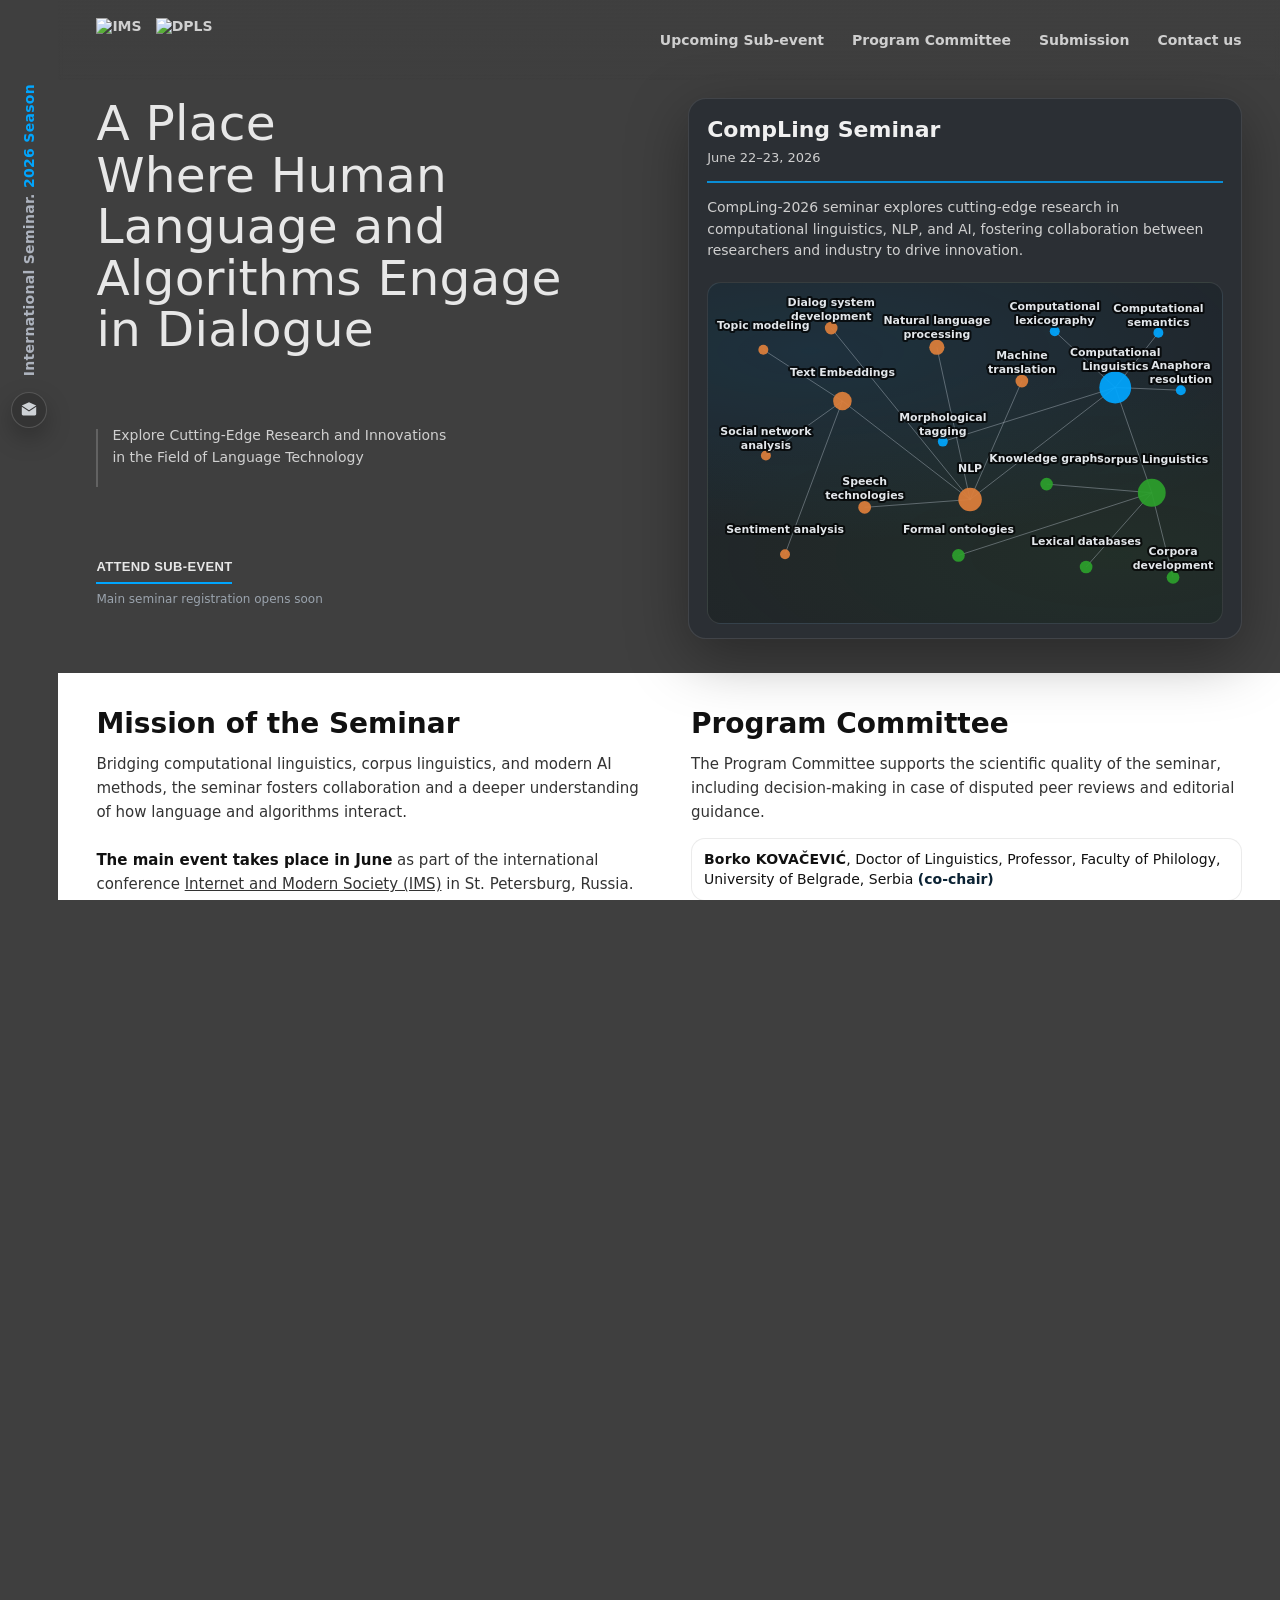
==== index.html @ f690c9f1 "Add files via upload" ====
<!doctype html>
<html lang="en">
<head>
  <meta charset="utf-8"/>
  <meta name="viewport" content="width=device-width,initial-scale=1"/>
  <title>Seminar CompLing</title>
  <script src="d3.v7.min.js"></script>

  <style>
    :root{
      --bg:#3f3f3f;
      --fg:#eaeaea;
      --muted:#cfcfcf;
      --muted2:#9aa3ad;
      --panel: rgba(40,44,50,.82);

      --blue:#00A6FF;
      --green:#2CA02C;
      --orange:#DF7F3B;

      --pad: clamp(16px, 3vw, 42px);
      --radius: 18px;
      --shadow: 0 18px 60px rgba(0,0,0,.35);

      --railW: 58px;
      --heroTop: 84px;
    }

    *{ box-sizing:border-box; }
    html, body { height:100%; overflow-x:hidden; }
    body{
      margin:0;
      font-family: system-ui, -apple-system, Segoe UI, Roboto, Arial, sans-serif;
      background: var(--bg);
      color: var(--fg);
    }
    a{ color: inherit; }
    a:hover{ text-decoration: underline; }

    /* ===== Left rail ===== */
    .rail{
      position: fixed;
      left: 0;
      top: var(--heroTop);
      width: var(--railW);
      height: calc(100vh - var(--heroTop));
      z-index: 20;
      display:flex;
      align-items:flex-start;
      justify-content:center;
      pointer-events:none;
    }
    .rail__stack{
      display:flex;
      flex-direction: column;
      align-items: center;
      gap: 16px;
      pointer-events:auto;
    }
    

    .rail__label{
      writing-mode: vertical-rl;
      transform: rotate(180deg);
      font-weight: 700;
      letter-spacing: .3px;
      font-size: 14px;
      color: rgba(185,192,204,.90);
      user-select:none;
    }
    .rail__label span{ color: var(--blue); font-weight: 800; }
    .rail__mail{
      width: 36px;
      height: 36px;
      border-radius: 999px;
      display:grid;
      place-items:center;
      border: 1px solid rgba(255,255,255,.16);
      background: rgba(0,0,0,.16);
      box-shadow: 0 10px 24px rgba(0,0,0,.25);
      transition: transform .12s ease, opacity .12s ease;
      text-decoration:none;
    }
    .rail__mail:hover{ transform: translateY(-1px); text-decoration:none; }
    .rail__mail:active{ transform: translateY(0); opacity:.92; }
    .rail__mail svg{ width: 18px; height: 18px; opacity: .9; }

    /* ===== Top nav ===== */
    .nav{
      position: sticky;
      top: 0;
      z-index: 10;
      padding: 18px var(--pad);
      margin-left: var(--railW);
      background: linear-gradient(180deg, rgba(63,63,63,.96), rgba(63,63,63,0));
      backdrop-filter: blur(2px);
    }
    .nav__inner{
      display:flex;
      align-items: center;
      justify-content: space-between;
      gap: 28px;
      font-weight: 650;
      color: var(--muted);
      font-size: 14px;
      flex-wrap: wrap;
    }
    .nav__inner-sec{
      display:flex;
      justify-content:flex-end;
      gap: 28px;
      font-weight: 650;
      color: var(--muted);
      font-size: 14px;
      flex-wrap: wrap;
    }
    .nav__logos{
  display: flex;
  align-items: center;
  gap: 14px;
  margin-right: 24px;
  flex: 0 0 auto;
}

.nav__logos img{
  height: 44px;
  width: auto;
  object-fit: contain;
  display: block;
}
    .nav__inner a{
      text-decoration:none;
      color: var(--muted);
      white-space: nowrap;
    }
    .nav__inner a:hover{ text-decoration: underline; }

    /* ===== HERO ===== */
    .hero{
      margin-left: var(--railW);
      padding: 18px var(--pad) 34px;
      display:grid;
      grid-template-columns: minmax(340px, 1fr) minmax(420px, 1fr);
      grid-template-areas:
        "title panel"
        "sub   panel"
        "cta   panel";
      column-gap: clamp(18px, 3vw, 40px);
      row-gap: 18px;
      align-items:start;
    }
    .hero > *{ min-width:0; }

    .utpTitle{ grid-area:title; max-width: 860px; }
    .utpSub{ grid-area:sub; max-width: 760px; }
    .utpCta{ grid-area:cta; max-width: 760px; }
    .panel{ grid-area:panel; }

    .utpTitle h1{
      margin: 0;
      font-weight: 300;
      letter-spacing: .2px;
      line-height: 1.06;
      font-size: clamp(38px, 3.8vw, 64px);
      color: #e7e7e7;
      text-wrap: balance;
    }

    .subrow{
      margin-top: clamp(10px, 2.2vw, 18px);
      display:flex;
      gap: 14px;
      align-items:flex-start;
      max-width: 640px;
    }
    .subrow .bar{
      width: 2px;
      height: 58px;
      background: rgba(255,255,255,.18);
      margin-top: 4px;
      flex: 0 0 auto;
    }
    .subrow .txt{
      font-size: 14px;
      line-height: 1.55;
      color: #d0d0d0;
    }

    .cta{
      margin-top: 10px;
      display:flex;
      flex-direction: column;
      gap: 8px;
    }
    .cta-btn{
      width: max-content;
      background: transparent;
      border: 0;
      padding: 10px 0 8px;
      cursor: pointer;
      color: #e7e7e7;
      font-weight: 850;
      letter-spacing: .35px;
      text-transform: uppercase;
      font-size: 13px;
      border-bottom: 2px solid var(--blue);
      transition: transform .12s ease, opacity .12s ease;
    }
    .cta-btn:hover{ transform: translateY(-1px); }
    .cta-btn:active{ transform: translateY(0px); opacity:.9; }
    .cta-note{
      font-size: 12px;
      color: var(--muted2);
    }

    /* Right panel */
    .panel{
      width: 100%;
      max-width: 100%;
      background: var(--panel);
      border-radius: var(--radius);
      box-shadow: var(--shadow);
      border: 1px solid rgba(255,255,255,.10);
      padding: 18px 18px 14px;
      display:flex;
      flex-direction: column;
      gap: 10px;
      min-width:0;
    }
    .panel h2{
      margin: 0;
      font-size: 22px;
      font-weight: 850;
      color:#f0f0f0;
    }
    .panel .date{
      margin-top: -2px;
      font-size: 13px;
      color: var(--muted);
    }
    .panel .rule{
      margin-top: 6px;
      height: 2px;
      width: 100%;
      background: var(--blue);
      opacity: .8;
    }
    .panel .desc{
      margin-top: 4px;
      font-size: 14px;
      line-height: 1.55;
      color: var(--muted);
    }

    .graphCard{
      margin-top: 10px;
      border-radius: calc(var(--radius) - 4px);
      overflow: hidden;
      border: 1px solid rgba(255,255,255,.10);
      background: radial-gradient(900px 320px at 20% 20%, rgba(0,166,255,.10), transparent 60%),
                  radial-gradient(900px 320px at 80% 80%, rgba(44,160,44,.08), transparent 60%),
                  rgba(16,18,22,.35);
      height: clamp(320px, 38vh, 420px);
      position: relative;
      max-width:100%;
    }
    .graphCard svg{
      width:100%;
      height:100%;
      display:block;
      touch-action:none;
      max-width:100%;
    }

    .g-link{ stroke: rgba(190,200,210,.40); stroke-width: 1; }
    .g-node{ cursor: grab; }
    .g-node:active{ cursor: grabbing; }
    .g-label{
      font-size: 12px;
      font-weight: 650;
      fill: rgba(238,242,247,.95);
      paint-order: stroke fill;
      stroke: rgba(0,0,0,.70);
      stroke-width: 4.2px;
      stroke-linejoin: round;
      pointer-events:none;
      user-select:none;
    }

    /* ===== Responsive ===== */
    @media (max-width: 980px){
      :root{ --heroTop: 76px; }

      .hero{
        grid-template-columns: 1fr;
        grid-template-areas:
          "title"
          "panel"
          "cta"
          "sub";
        row-gap: 16px;
        padding-bottom: 46px;
      }

      .utpSub{ display:none; }

      .graphCard{
        height: min(560px, 56vh);
        min-height: 360px;
      }
    }

    @media (max-width: 520px){
      :root{
        --railW: 46px;
        --heroTop: 70px;
      }
      .nav{ padding: 14px var(--pad); }
      .nav__inner{ gap: 16px; font-size: 13px; }
      .g-label{ font-size: 11px; }
    }

    /* ===== Content sections ===== */
    .section{
      background:#fff;
      color:#111;
      padding: 34px var(--pad);
      margin-left: var(--railW);
      overflow-x: clip;
    }

    .section__inner{
      max-width: none;
      margin: 0;
      width: 100%;
      display:grid;
      grid-template-columns: 1fr minmax(420px, 1fr);
      gap: 44px;
      align-items: start;
    }

    .section h2{
      margin:0 0 12px;
      font-size: 28px;
      font-weight: 850;
    }

    .copy{
      margin:0;
      color:#333;
      line-height:1.6;
      font-size: 15px;
    }
    .copy b{ color:#111; }

    .copy,
    .timeline-subtitle,
    .timeline-content p,
    .contact__copy{
      overflow-wrap: anywhere;
      word-break: break-word;
    }

    a.link-pill{
      display: inline-flex;
      align-items: baseline;
      gap: 8px;
      padding: 4px 10px;
      border-radius: 999px;
      text-decoration: none;
      font-weight: 800;
      border: 1px solid rgba(0,0,0,.10);
      background: rgba(0,166,255,.06);
      color: #0b2233;
      transform: translateY(-1px);
    }
    a.link-pill:hover{
      background: rgba(0,166,255,.10);
      border-color: rgba(0,0,0,.12);
      text-decoration: none;
    }
    a.link-pill:active{ opacity:.92; }

    @media (max-width: 520px){
      a.link-pill{
        display: inline;
        padding: 0;
        border: 0;
        background: transparent;
        border-radius: 0;
        font-weight: 800;
        color: var(--blue);
        text-decoration: underline;
        text-underline-offset: 3px;
      }
    }

    /* ===== Cards ===== */
    .infoCard{
      width: 100%;
      background: #f6f6f6;
      border-radius: 18px;
      padding: 22px 22px 18px;
      border: 1px solid rgba(0,0,0,.08);
      max-width: 100%;
      position: relative;
      overflow: hidden;
    }
    .infoCard::before{
      content:"";
      position:absolute;
      inset: 0;
      background:
        radial-gradient(900px 320px at 20% 20%, rgba(0,166,255,.08), transparent 60%),
        radial-gradient(900px 320px at 80% 80%, rgba(44,160,44,.06), transparent 60%);
      pointer-events:none;
    }
    .infoCard > *{ position: relative; }

    .infoCard-title{
      margin:0;
      font-size: 22px;
      font-weight: 900;
      color:#111;
      letter-spacing: .2px;
    }
    .infoCard-rule{
      margin-top: 10px;
      height: 2px;
      width: 100%;
      background: var(--blue);
      opacity: .8;
    }
    .infoCard-copy{
      margin: 10px 0 0;
      color:#333;
      line-height:1.55;
      font-size: 14px;
    }

    .people{
      margin: 14px 0 0;
      padding: 0;
      list-style: none;
      display: grid;
      gap: 10px;
      max-width: 100%;
    }
    .people li{
      padding: 10px 12px;
      border-radius: 14px;
      border: 1px solid rgba(0,0,0,.08);
      background: rgba(255,255,255,.70);
      color:#111;
      line-height: 1.45;
      font-size: 14px;
    }
    .people b{
      font-weight: 900;
      letter-spacing: .2px;
    }

    .bullets{
      margin: 12px 0 0;
      padding-left: 18px;
      color:#333;
      line-height: 1.6;
      font-size: 15px;
    }
    .bullets li{ margin: 8px 0; }

    .asideStack{
      display: grid;
      gap: 16px;
      align-content: start;
    }

    /* ===== Program Committee: arrow pager ===== */
    .pcPager{
      display:flex;
      align-items:center;
      justify-content: space-between;
      gap: 10px;
      margin-top: 12px;
      max-width: 100%;
    }
    .pcPager__btn{
      appearance:none;
      border: 1px solid rgba(0,0,0,.12);
      background: rgba(255,255,255,.78);
      color:#111;
      border-radius: 999px;
      width: 42px;
      height: 42px;
      display:grid;
      place-items:center;
      cursor:pointer;
      transition: transform .12s ease, opacity .12s ease;
      flex: 0 0 auto;
    }
    .pcPager__btn:hover{ transform: translateY(-1px); }
    .pcPager__btn:active{ transform: translateY(0); opacity: .92; }
    .pcPager__btn:disabled{
      opacity: .45;
      cursor: default;
      transform: none;
    }
    .pcPager__btn svg{ width: 18px; height: 18px; }
    .pcPager__meta{
      font-size: 13px;
      color:#444;
      font-weight: 750;
      letter-spacing: .2px;
      text-align:center;
      flex: 1 1 auto;
      user-select:none;
    }

    /* ===== Timeline card (Zakharov.Day) ===== */
    .timeline{
      width: 100%;
      background: #f6f6f6;
      border-radius: 18px;
      padding: 22px 22px 18px;
      border: 1px solid rgba(0,0,0,.08);
      max-width: 100%;
    }
    .timeline-title{
      margin:0;
      font-size: 40px;
      line-height: 1.05;
      letter-spacing:.2px;
      color: #2bbf3b;
    }

    .timeline-subtitle{
      margin: 12px 0 0;
      color:#333;
      line-height:1.6;
      font-size: 15px;
    }
    .timeline-section-title{
      margin: 16px 0 10px;
      font-size: 16px;
      font-weight: 850;
      color:#111;
    }
    .timeline-event{
      display:grid;
      grid-template-columns: 18px 1fr;
      gap: 12px;
      align-items:flex-start;
      padding: 10px 0;
    }
    .timeline-point{
      width: 10px;
      height: 10px;
      border-radius: 999px;
      background: #2bbf3b;
      margin-top: 6px;
    }
    .timeline-content .timeline-date{
      font-weight: 850;
      color:#111;
      font-size: 14px;
      margin-bottom: 2px;
    }
    .timeline-content p{
      margin:0;
      color:#333;
      line-height:1.55;
      font-size: 14px;
    }
    .button--alternate{
      display:inline-block;
      margin-top: 10px;
      padding: 10px 14px;
      border-radius: 999px;
      border: 1px solid rgba(0,0,0,.12);
      background: #fff;
      color:#111;
      font-weight: 800;
      text-decoration:none;
      transition: transform .12s ease, opacity .12s ease;
      max-width: 100%;
    }
    .button--alternate:hover{ text-decoration:none; transform: translateY(-1px); }
    .button--alternate:active{ transform: translateY(0px); opacity:.9; }

    @media (max-width: 980px){
      .section__inner{
        grid-template-columns: 1fr;
        gap: 26px;
      }
      .timeline-title{ font-size: 34px; }
    }

    /* ===== Mobile: remove rail offset so nothing "sticks to the right" ===== */
    @media (max-width: 720px){
      .rail{ display:none; }
      .nav, .hero, .section, .contact{ margin-left: 0 !important; }
    }

    /* ===== Contact section ===== */
    .contact{
      margin-left: var(--railW);
      background: var(--bg);
      color: var(--fg);
      padding: 64px var(--pad);
      overflow-x: clip;
    }
    .contact__inner{
      max-width: 900px;
      margin: 0 auto;
      background: var(--panel);
      border: 1px solid rgba(255,255,255,.10);
      border-radius: 18px;
      box-shadow: var(--shadow);
      padding: 26px;
      max-width: 100%;
    }
    .contact h2{
      margin:0 0 10px;
      font-size: 28px;
      font-weight: 850;
    }
    .contact__copy{
      margin:0 0 18px;
      color: rgba(238,242,247,.85);
      line-height: 1.55;
      font-size: 14px;
    }
    .form{
      display:grid;
      grid-template-columns: 1fr 1fr;
      gap: 14px;
      max-width: 100%;
    }
    .form .full{ grid-column: 1 / -1; }
    label{
      display:block;
      font-size: 13px;
      color: rgba(238,242,247,.82);
      margin-bottom: 6px;
      font-weight: 650;
    }
    input, textarea{
      width: 100%;
      border-radius: 12px;
      border: 1px solid rgba(255,255,255,.14);
      background: rgba(0,0,0,.20);
      padding: 10px 12px;
      color: #f1f1f1;
      outline: none;
      font-size: 14px;
      max-width: 100%;
    }
    textarea{ resize: vertical; min-height: 120px; }
    input:focus, textarea:focus{ border-color: rgba(0,166,255,.55); }
    .submitRow{
      grid-column: 1 / -1;
      display:flex;
      justify-content:flex-start;
      align-items:center;
      gap: 12px;
      margin-top: 6px;
      flex-wrap: wrap;
    }
    .button--white{
      padding: 10px 16px;
      border-radius: 999px;
      border: 0;
      cursor:pointer;
      background: #fff;
      color:#111;
      font-weight: 850;
      transition: transform .12s ease, opacity .12s ease;
      max-width: 100%;
    }
    .button--white:hover{ transform: translateY(-1px); }
    .button--white:active{ transform: translateY(0); opacity:.92; }

    @media (max-width: 720px){
      .form{ grid-template-columns: 1fr; }
    }

    @media (max-width: 520px){
      .section, .contact{
        padding-left: 16px;
        padding-right: 16px;
      }
      .contact__inner{ padding: 18px; }
      .timeline{ padding: 18px; }
      .infoCard{ padding: 18px; }
      .people li{ padding: 10px 10px; }
    }

    /* Popup */
    .popup.hidden{ display:none; }
    .popup{
      position: fixed;
      inset: 0;
      background: rgba(0,0,0,.55);
      display:grid;
      place-items:center;
      z-index: 50;
      padding: 16px;
    }
    .popup-content{
      width: min(520px, 100%);
      background: #fff;
      color: #111;
      border-radius: 18px;
      box-shadow: 0 30px 90px rgba(0,0,0,.45);
      padding: 20px 20px 18px;
      position: relative;
    }
    .close-button{
      position:absolute;
      right: 14px;
      top: 10px;
      font-size: 26px;
      line-height: 1;
      cursor:pointer;
      color:#666;
      user-select:none;
    }
    .popup-text h2{
      margin: 0 0 6px;
      font-size: 20px;
      font-weight: 900;
    }
    .popup-text p{
      margin: 0 0 14px;
      color:#333;
      line-height: 1.5;
      font-size: 14px;
    }
    .okIcon{
      width: 44px;
      height: 44px;
      border-radius: 999px;
      display:grid;
      place-items:center;
      background: rgba(44,160,44,.12);
      border: 1px solid rgba(44,160,44,.25);
      color: #2CA02C;
      font-weight: 900;
      font-size: 22px;
    }
  </style>
</head>

<body>
  <!-- Left rail -->
  <aside class="rail" aria-label="Left rail">
    <div class="rail__stack">
      <div class="rail__label">International Seminar. <span> 2026 Season</span></div>
      
      <a class="rail__mail" href="mailto:ims-compling@yandex.ru" title="ims-compling@yandex.ru" aria-label="Email ims-compling@yandex.ru">
        <svg xmlns="http://www.w3.org/2000/svg" viewBox="0 0 20 20" fill="rgba(238,242,247,.92)" aria-hidden="true">
          <path d="M2,6.5 L2,14.5 C2,15.328 2.672,16 3.5,16 L16.5,16 C17.328,16 18,15.328 18,14.5 L18,6.5 L10,11.75 L2,6.5 Z M2,5 L10,10.25 L18,5 L10,1.25 L2,5 Z"/>
        </svg>
      </a>
    </div>
  </aside>

  <!-- Top nav -->
  <div class="nav">
    <div class="nav__inner">
      <div class="nav__logos" aria-label="Organisers">
  <img src="ims-logo.png" alt="IMS">
  <img src="DPLS.png" alt="DPLS">
</div> 
<div class="nav__inner-sec">
      <a href="#dates">Upcoming Sub-event</a>
      <a href="#committee">Program Committee</a>
      <a href="#submission">Submission</a>
      <a href="#contact">Contact us</a></div>
    </div>
  </div>

  <!-- Hero -->
  <main class="hero">
    <section class="utpTitle">
      <h1>
        A Place<br/>
        Where Human<br/>
        Language and<br/>
        Algorithms Engage<br/>
        in Dialogue
      </h1>
    </section>

    <section class="utpSub">
      <div class="subrow">
        <div class="bar"></div>
        <div class="txt">
          Explore Cutting-Edge Research and Innovations<br/>
          in the Field of Language Technology
        </div>
      </div>
    </section>

    <section class="utpCta">
      <div class="cta">
        <button class="cta-btn" id="ctaAttend" type="button">ATTEND SUB-EVENT</button>
        <div class="cta-note">Main seminar registration opens soon</div>
      </div>
    </section>

    <aside class="panel" aria-label="Seminar panel">
      <h2>CompLing Seminar</h2>
      <div class="date">June 22–23, 2026</div>
      <div class="rule"></div>
      <div class="desc">
        CompLing-2026 seminar explores cutting-edge research in computational linguistics,
        NLP, and AI, fostering collaboration between researchers and industry to drive innovation.
      </div>

      <div class="graphCard" id="graphHost" aria-label="Interactive graph">
        <svg id="graphSvg"></svg>
      </div>
    </aside>
  </main>

  <!-- Mission + Program Committee -->
  <section class="section" id="mission">
    <div class="section__inner">
      <!-- Left: Mission -->
      <div>
        <h2>Mission of the Seminar</h2>
        <p class="copy">
          Bridging computational linguistics, corpus linguistics, and modern AI methods, the seminar fosters collaboration and a deeper understanding of how language and algorithms interact.
          <br/><br/>
          <b>The main event takes place in June</b> as part of the international conference
          <a href="https://ims.itmo.ru/eng/" target="_blank" rel="noopener">Internet and Modern Society (IMS)</a> in St. Petersburg, Russia.
          <br/><br/>
          The seminar is intended for linguists, data scientists, and industry professionals working with language technologies.
          <br/><br/>
          If you are interested in joining the seminar as a reviewer, <br> please fill out the
          <a class="link-pill" href="https://forms.gle/8EGDekjKeCAWWMjQ6" target="_blank" rel="noopener">application form →</a>
      
          <br/><br/>
          The submission process for presenting a paper is described below:<br>
          <a class="link-pill" href="#submission">Go to Submission →</a>

        </p>
      </div>

      <!-- Right: Program Committee (render-pager list) -->
      <div id="committee" tabindex="-1">
        <h2>Program Committee</h2>
        <p class="copy">
          The Program Committee supports the scientific quality of the seminar, including decision-making in case of disputed peer reviews and editorial guidance.
        </p>

        <template id="pcItems">
          <li><b>Borko KOVAČEVIĆ</b>, Doctor of Linguistics, Professor, Faculty of Philology, University of Belgrade, Serbia <span style="color:#0b2233; font-weight:850;">(co-chair)</span></li>
          <li><b>Anna CHIZHIK</b>, PhD, Associate Professor of the Information Systems in Art and Humanities Department at the Saint-Petersburg State University, Russia <span style="color:#0b2233; font-weight:850;">(co-chair)</span></li>
          <li><b>Maria ZAKHAROVA</b>, Expert, NP “PRIOR North-West”, Russia</li>
          <li><b>Maria TIMOFEEVA</b>, Doctor of Philology, Professor, Department of Applied and Fundamental Linguistics, Faculty of Humanities, Novosibirsk State University</li>
          <li><b>Alexander ANTOPOLSKY</b>, Doctor of Technical Sciences, Professor, Chief Researcher, Institute of Scientific Information for Social Sciences, Russian Academy of Sciences, Russia</li>
          <li><b>Elena YAGUNOVA</b>, Doctor of Philology, Professor, Faculty of Arts, Saint Petersburg State University, Russia</li>
          <li><b>Katarina ČOKRLIĆ</b>, University of Bologna, Italy</li>
          <li><b>Olga MITROFANOVA</b>, PhD, Associate Professor of the Mathematical Linguistics Department at the Saint-Petersburg State University, Russia</li>
          <li><b>Anatoly FEFELOV</b>, Candidate of Philology, Expert at NP “PRIOR North-West”</li>
          <li><b>Olga LYASHEVSKAYA</b>, PhD, Professor of the School of Linguistics at the National Research University Higher School of Economics, Russia</li>
          <li><b>Mikhail ALEXANDROV</b>, PhD, Associate Professor, Russian Presidential Academy of National Economy, Russia</li>
          <li><b>Natalia LOUKACHEVITCH</b>, Doctor of Sciences, Leading Researcher of Lomonosov Moscow State University, Russia</li>
          <li><b>Alexander PIPERSKI</b>, PhD, Research Associate, University of Erlangen–Nuremberg, Germany</li>
        </template>

        <ul class="people" id="pcList" aria-label="Program Committee list"></ul>

        <div class="pcPager" aria-label="Program Committee pagination">
          <button class="pcPager__btn" type="button" id="pcPrev" aria-label="Previous page">
            <svg viewBox="0 0 20 20" fill="none" aria-hidden="true">
              <path d="M12.5 4.5L7.5 10l5 5.5" stroke="currentColor" stroke-width="2.2" stroke-linecap="round" stroke-linejoin="round"/>
            </svg>
          </button>

          <div class="pcPager__meta" id="pcMeta" aria-live="polite"></div>

          <button class="pcPager__btn" type="button" id="pcNext" aria-label="Next page">
            <svg viewBox="0 0 20 20" fill="none" aria-hidden="true">
              <path d="M7.5 4.5L12.5 10l-5 5.5" stroke="currentColor" stroke-width="2.2" stroke-linecap="round" stroke-linejoin="round"/>
            </svg>
          </button>
        </div>
      </div>
    </div>
  </section>

  <!-- Submission -->
  <section class="section" id="submission">
    <div class="section__inner">
      <div>
        <h2>Submission</h2>
        <ul class="bullets" aria-label="Presentation format">
          <li>
            <b>Two types of submissions are foreseen</b>: (1) <b>title and abstract only</b> for a talk <b>without publication</b> (this must be indicated in the abstract), and (2) <b>title, abstract, and full paper</b> for publication.
          </li>
          <li>
            <b>Presentation time</b>: 10-15 minutes.
          </li>
        </ul>



        <ul class="bullets" aria-label="Submission requirements">
         <!-- <li><b>Submission deadline</b>: 15 March 2026</li>-->
          <li>
            Contributions intended for publication must be submitted in the form of a
            <b>full research paper (12-15 pages)</b> and must present original unpublished work.
          </li>
          <li>Manuscripts submitted to the <b>CompLing-2026</b> workshop must be prepared using the <b>Springer template</b>.</li>
          <li>
            All submissions must be done via the <b>Microsoft CMT</b> system. Detailed instructions on how to submit, as well as links to the required template, are available on <a href="https://ims.itmo.ru/submission.html" target="_blank" rel="noopener">the IMS-2026 submission page</a>.
          </li>
        </ul>
      </div>

      <div class="asideStack" aria-label="Submission side cards">
        <aside class="infoCard" aria-label="Submission quick links">
          <h3 class="infoCard-title">Quick access</h3>
          <div class="infoCard-rule"></div>
          <p class="infoCard-copy">
            IMS-2026 submission page: <br>
            <a class="link-pill" href="https://ims.itmo.ru/submission.html" target="_blank" rel="noopener">Open page →</a>
            <br/><br/>
            The submission link (Microsoft CMT) will be published on this page later.
          </p>
        </aside>

        <aside class="infoCard" aria-label="Review process">
          <h3 class="infoCard-title">Review process</h3>
          <div class="infoCard-rule"></div>
          <p class="infoCard-copy">
            Submissions are considered under a <b>triple-blind peer review</b> model and evaluated based on relevance, clarity, methodological soundness, and contribution to the field.
          </p>
        </aside>
      </div>
    </div>
  </section>

  <!-- Zakharov.Day (ID kept for CTA/nav: #dates) -->
  <section class="section" id="dates">
    <div class="section__inner">
      <div>
        <h2>Zakharov.Day</h2>
        <p class="copy">
          A complementary meetup is held online in <b>March</b> and focuses on corpus-based and computational approaches to language.
          <br/><br/>
          Zakharov.Day is an open forum for sharing research ideas, ongoing work, methodological insights, and applied studies in language technology.
        </p>
      </div>

      <div class="timeline">
        <h1 class="timeline-title">Zakharov.Day</h1>

        <p class="timeline-subtitle">
          The meetup will take place online on <b>March 13, 2026</b>.
          We invite researchers, practitioners, and students to take part in the event
          and contribute short talks on topics related to corpus and computational linguistics.
        </p>

        <div class="timeline-subtitle">
          <p>
            The meetup provides an opportunity to exchange perspectives, discuss current challenges,
            and engage with the community in an informal and focused format.
          </p>

          <h3 class="timeline-section-title">Key dates:</h3>
        </div>

        <div class="timeline-event">
          <div class="timeline-point"></div>
          <div class="timeline-content">
            <div class="timeline-date">January 20</div>
            <p>registration opens for both attendees and presenters</p>
          </div>
        </div>

        <div class="timeline-event">
          <div class="timeline-point"></div>
          <div class="timeline-content">
            <div class="timeline-date">March 3</div>
            <p>notification of acceptance or rejection for submitted talks</p>
          </div>
        </div>

        <div class="timeline-event">
          <div class="timeline-point"></div>
          <div class="timeline-content">
            <div class="timeline-date">March 13</div>
            <p>the main meetup event</p>
          </div>
        </div>

        <a href="https://docs.google.com/forms/d/e/1FAIpQLSfcz_cMJDE6rvlkNLPIR-H6fzIwLbRGvDCGLIwufSK7Y9asjg/viewform?usp=header"
           target="_blank" rel="noopener" class="button--alternate">
          Registration →
        </a>
      </div>
    </div>
  </section>

  <!-- Contact -->
  <section class="contact" id="contact">
    <div class="contact__inner">
      <h2>Contact Us</h2>
      <p class="contact__copy">
        Have questions or need more information about the seminar? Reach out to us using the form below, and we’ll get back to you shortly.
      </p>

      <form class="form" id="contact-form"
            action="https://formspree.io/f/xkgopnqn"
            method="POST"
            onsubmit="submitForm(event)">
        <div class="form-group">
          <label for="name">Your Name</label>
          <input type="text" id="name" name="name" placeholder="Enter your name" required>
        </div>

        <div class="form-group">
          <label for="email">Your Email</label>
          <input type="email" id="email" name="email" placeholder="Enter your email" required>
        </div>

        <div class="form-group full">
          <label for="message">Your Message</label>
          <textarea id="message" name="message" rows="5" placeholder="Enter your message" required></textarea>
        </div>

        <div class="submitRow">
          <button type="submit" class="button--white">Submit</button>
        </div>
      </form>
    </div>
  </section>

  <!-- Success popup -->
  <div id="popup-success" class="popup hidden" role="dialog" aria-modal="true" aria-label="Success">
    <div class="popup-content">
      <span class="close-button" onclick="closePopup()" aria-label="Close">&times;</span>
      <div class="popup-text">
        <h2>Success</h2>
        <p>Your request has been processed successfully.</p>
        <div class="okIcon" aria-hidden="true">✓</div>
      </div>
    </div>
  </div>

  <script>
    // smooth scroll
    (function(){
      const prefersReduced = window.matchMedia && window.matchMedia('(prefers-reduced-motion: reduce)').matches;
      const scrollToId = (id) => {
        const el = document.getElementById(id);
        if (!el) return;
        el.scrollIntoView({ behavior: prefersReduced ? 'auto' : 'smooth', block: 'start' });
      };

      document.getElementById('ctaAttend')?.addEventListener('click', () => scrollToId('dates'));
      document.querySelectorAll('a[href^="#"]').forEach(a => {
        a.addEventListener('click', (e) => {
          const href = a.getAttribute('href');
          if (!href || href === '#') return;
          const id = href.slice(1);
          if (!id) return;
          e.preventDefault();
          scrollToId(id);
        });
      });
    })();

    // Program Committee: robust render-pager (5/5/3)
    (function(){
      const root = document.getElementById("committee");
      if (!root) return;

      const tpl = document.getElementById("pcItems");
      const list = document.getElementById("pcList");
      const prevBtn = document.getElementById("pcPrev");
      const nextBtn = document.getElementById("pcNext");
      const meta = document.getElementById("pcMeta");

      if (!tpl || !list || !prevBtn || !nextBtn || !meta) return;

      const allLis = Array.from(tpl.content.querySelectorAll("li")).map(li => li.cloneNode(true));
      const total = allLis.length;

      const pageSizes = [5, 5, 3];
      const pages = [];
      let cursor = 0;
      for (const size of pageSizes){
        const slice = allLis.slice(cursor, cursor + size);
        if (slice.length) pages.push(slice);
        cursor += size;
      }

      let idx = 0;

      function rangeText(i){
        const start = pageSizes.slice(0, i).reduce((a,b)=>a+b, 0) + 1;
        const end = Math.min(total, start + pages[i].length - 1);
        return `${i+1}/${pages.length} \u2022 Showing ${start}\u2013${end} of ${total}`;
      }

      function render(i){
        idx = Math.max(0, Math.min(pages.length - 1, i));
        list.innerHTML = "";
        pages[idx].forEach(li => list.appendChild(li.cloneNode(true)));

        meta.textContent = rangeText(idx);
        prevBtn.disabled = (idx === 0);
        nextBtn.disabled = (idx === pages.length - 1);
      }

      prevBtn.addEventListener("click", () => render(idx - 1));
      nextBtn.addEventListener("click", () => render(idx + 1));

      root.addEventListener("keydown", (e) => {
        if (e.key === "ArrowLeft") render(idx - 1);
        if (e.key === "ArrowRight") render(idx + 1);
      });

      render(0);
    })();

    // Contact form submit
    async function submitForm(event){
      event.preventDefault();
      const form = event.target;
      try{
        const res = await fetch(form.action, {
          method: form.method || "POST",
          body: new FormData(form),
          headers: { "Accept": "application/json" }
        });
        if (res.ok){
          form.reset();
          openPopup();
        } else {
          form.submit();
        }
      }catch{
        form.submit();
      }
    }
    function openPopup(){
      const p = document.getElementById("popup-success");
      p.classList.remove("hidden");
      p.addEventListener("click", onOverlayClick);
      document.addEventListener("keydown", onEsc);
    }
    function closePopup(){
      const p = document.getElementById("popup-success");
      p.classList.add("hidden");
      p.removeEventListener("click", onOverlayClick);
      document.removeEventListener("keydown", onEsc);
    }
    function onOverlayClick(e){
      if (e.target?.id === "popup-success") closePopup();
    }
    function onEsc(e){
      if (e.key === "Escape") closePopup();
    }

    // Graph (bounded + draggable)
    (function(){
      const host = document.getElementById("graphHost");
      const svg = d3.select("#graphSvg");
      if (!host || !svg.node()) return;

      const COLORS = {
        0: css("--blue"),
        1: css("--green"),
        2: css("--orange"),
      };
      function css(name){ return getComputedStyle(document.documentElement).getPropertyValue(name).trim(); }

      const NODES0 = [
        { id: "Computational Linguistics", group: 0, weight: 30 },
        { id: "Corpus Linguistics", group: 1, weight: 25 },
        { id: "NLP", group: 2, weight: 20 },
        { id: "Text Embeddings", group: 2, weight: 15 },
        { id: "Natural language processing", group: 2, weight: 12 },
        { id: "Machine translation", group: 2, weight: 10 },
        { id: "Dialog system development", group: 2, weight: 10 },
        { id: "Speech technologies", group: 2, weight: 10 },
        { id: "Morphological tagging", group: 0, weight: 8 },
        { id: "Anaphora resolution", group: 0, weight: 8 },
        { id: "Computational semantics", group: 0, weight: 8 },
        { id: "Computational lexicography", group: 0, weight: 8 },
        { id: "Corpora development", group: 1, weight: 10 },
        { id: "Lexical databases", group: 1, weight: 10 },
        { id: "Knowledge graphs", group: 1, weight: 10 },
        { id: "Formal ontologies", group: 1, weight: 10 },
        { id: "Topic modeling", group: 2, weight: 8 },
        { id: "Social network analysis", group: 2, weight: 8 },
        { id: "Sentiment analysis", group: 2, weight: 8 },
      ];

      const LINKS0 = [
        { source: "Computational Linguistics", target: "Corpus Linguistics" },
        { source: "Computational Linguistics", target: "Morphological tagging" },
        { source: "Computational Linguistics", target: "Anaphora resolution" },
        { source: "Computational Linguistics", target: "Computational semantics" },
        { source: "Computational Linguistics", target: "Computational lexicography" },
        { source: "Computational Linguistics", target: "NLP" },

        { source: "Corpus Linguistics", target: "Corpora development" },
        { source: "Corpus Linguistics", target: "Lexical databases" },
        { source: "Corpus Linguistics", target: "Knowledge graphs" },
        { source: "Corpus Linguistics", target: "Formal ontologies" },

        { source: "NLP", target: "Text Embeddings" },
        { source: "NLP", target: "Natural language processing" },
        { source: "NLP", target: "Machine translation" },
        { source: "NLP", target: "Dialog system development" },
        { source: "NLP", target: "Speech technologies" },

        { source: "Text Embeddings", target: "Topic modeling" },
        { source: "Text Embeddings", target: "Social network analysis" },
        { source: "Text Embeddings", target: "Sentiment analysis" },
      ];

      function split2(str, maxLen){
        if (str.length <= maxLen) return [str];
        const parts = str.split(/\s+/).filter(Boolean);
        if (parts.length < 2) return [str];
        let best = null;
        for (let i=1;i<parts.length;i++){
          const a = parts.slice(0,i).join(" ");
          const b = parts.slice(i).join(" ");
          const score = Math.max(a.length,b.length);
          if (!best || score < best.score) best = {a,b,score};
        }
        return [best.a, best.b];
      }

      function boundaryForce(width, height, pad){
        let nodes;
        function force(){
          for (const n of nodes){
            const rr = (n._boundR ?? 10);
            n.x = Math.max(pad + rr, Math.min(width  - pad - rr, n.x));
            n.y = Math.max(pad + rr, Math.min(height - pad - rr, n.y));
          }
        }
        force.initialize = _ => nodes = _;
        return force;
      }

      let sim = null;
      let ro = null;

      function render(){
        if (sim) sim.stop();
        svg.selectAll("*").remove();

        const rect = host.getBoundingClientRect();
        const width = Math.max(320, Math.floor(rect.width));
        const height = Math.max(260, Math.floor(rect.height));
        svg.attr("viewBox", `0 0 ${width} ${height}`);

        const nodes = NODES0.map(d => ({...d}));
        const links = LINKS0.map(d => ({...d}));

        const fontPx = width < 520 ? 11 : 12;
        const maxLen = width < 520 ? 18 : 22;

        const r = d3.scaleSqrt()
          .domain(d3.extent(nodes, d => d.weight))
          .range([5, 16]);

        const CHAR_W = fontPx * 0.58;
        const LINE_H = fontPx + 3;
        const PAD = 10;

        nodes.forEach(d => {
          d._lines = split2(d.id, maxLen);
          const maxLine = Math.max(...d._lines.map(s => s.length));
          const w = maxLine * CHAR_W;
          const h = d._lines.length * LINE_H;
          d._labelRadius = Math.sqrt(w*w + h*h)/2 + PAD;
          d._boundR = Math.max(r(d.weight) + 6, d._labelRadius);
        });

        const gLinks = svg.append("g");
        const gNodes = svg.append("g");
        const gLabels = svg.append("g");

        const link = gLinks.selectAll("line")
          .data(links)
          .enter()
          .append("line")
          .attr("class","g-link");

        const node = gNodes.selectAll("circle")
          .data(nodes)
          .enter()
          .append("circle")
          .attr("class","g-node")
          .attr("r", d => r(d.weight))
          .attr("fill", d => COLORS[d.group])
          .attr("opacity", 0.92)
          .call(
            d3.drag()
              .on("start", (e, d) => {
                if (!e.active) sim.alphaTarget(0.25).restart();
                d.fx = d.x; d.fy = d.y;
              })
              .on("drag", (e, d) => {
                d.fx = e.x; d.fy = e.y;
              })
              .on("end", (e, d) => {
                if (!e.active) sim.alphaTarget(0);
                d.fx = null; d.fy = null;
              })
          );

        const label = gLabels.selectAll("text")
          .data(nodes)
          .enter()
          .append("text")
          .attr("class","g-label")
          .style("font-size", fontPx + "px")
          .each(function(d){
            const t = d3.select(this);
            d._lines.forEach((line, i) => {
              t.append("tspan")
                .attr("x", 0)
                .attr("dy", i === 0 ? 0 : LINE_H)
                .text(line);
            });
          });

        const cx = width * 0.52;
        const cy = height * 0.52;
        nodes.forEach((n) => {
          n.x = cx + (Math.random() - 0.5) * width * 0.32;
          n.y = cy + (Math.random() - 0.5) * height * 0.32;
        });

        const targets = {
          0: { x: width * 0.56, y: height * 0.50 },
          1: { x: width * 0.42, y: height * 0.62 },
          2: { x: width * 0.70, y: height * 0.36 },
        };

        const padBox = 14;
        sim = d3.forceSimulation(nodes)
          .force("link", d3.forceLink(links).id(d => d.id).distance(72).strength(0.95))
          .force("charge", d3.forceManyBody().strength(-230))
          .force("collision", d3.forceCollide().radius(d => d._boundR).iterations(2))
          .force("x", d3.forceX(d => targets[d.group].x).strength(0.10))
          .force("y", d3.forceY(d => targets[d.group].y).strength(0.10))
          .force("bounds", boundaryForce(width, height, padBox))
          .alphaDecay(0.035);

        sim.on("tick", () => {
          link
            .attr("x1", d => d.source.x)
            .attr("y1", d => d.source.y)
            .attr("x2", d => d.target.x)
            .attr("y2", d => d.target.y);

          node
            .attr("cx", d => d.x)
            .attr("cy", d => d.y);

          label
            .attr("transform", d => `translate(${d.x}, ${d.y - (r(d.weight) + 16)})`)
            .attr("text-anchor","middle");
        });

        for (let i=0;i<220;i++) sim.tick();
        sim.alpha(0.06).restart();
      }

      render();

      ro?.disconnect?.();
      ro = new ResizeObserver(() => {
        clearTimeout(render._t);
        render._t = setTimeout(render, 120);
      });
      ro.observe(host);
    })();
  </script>
</body>
</html>
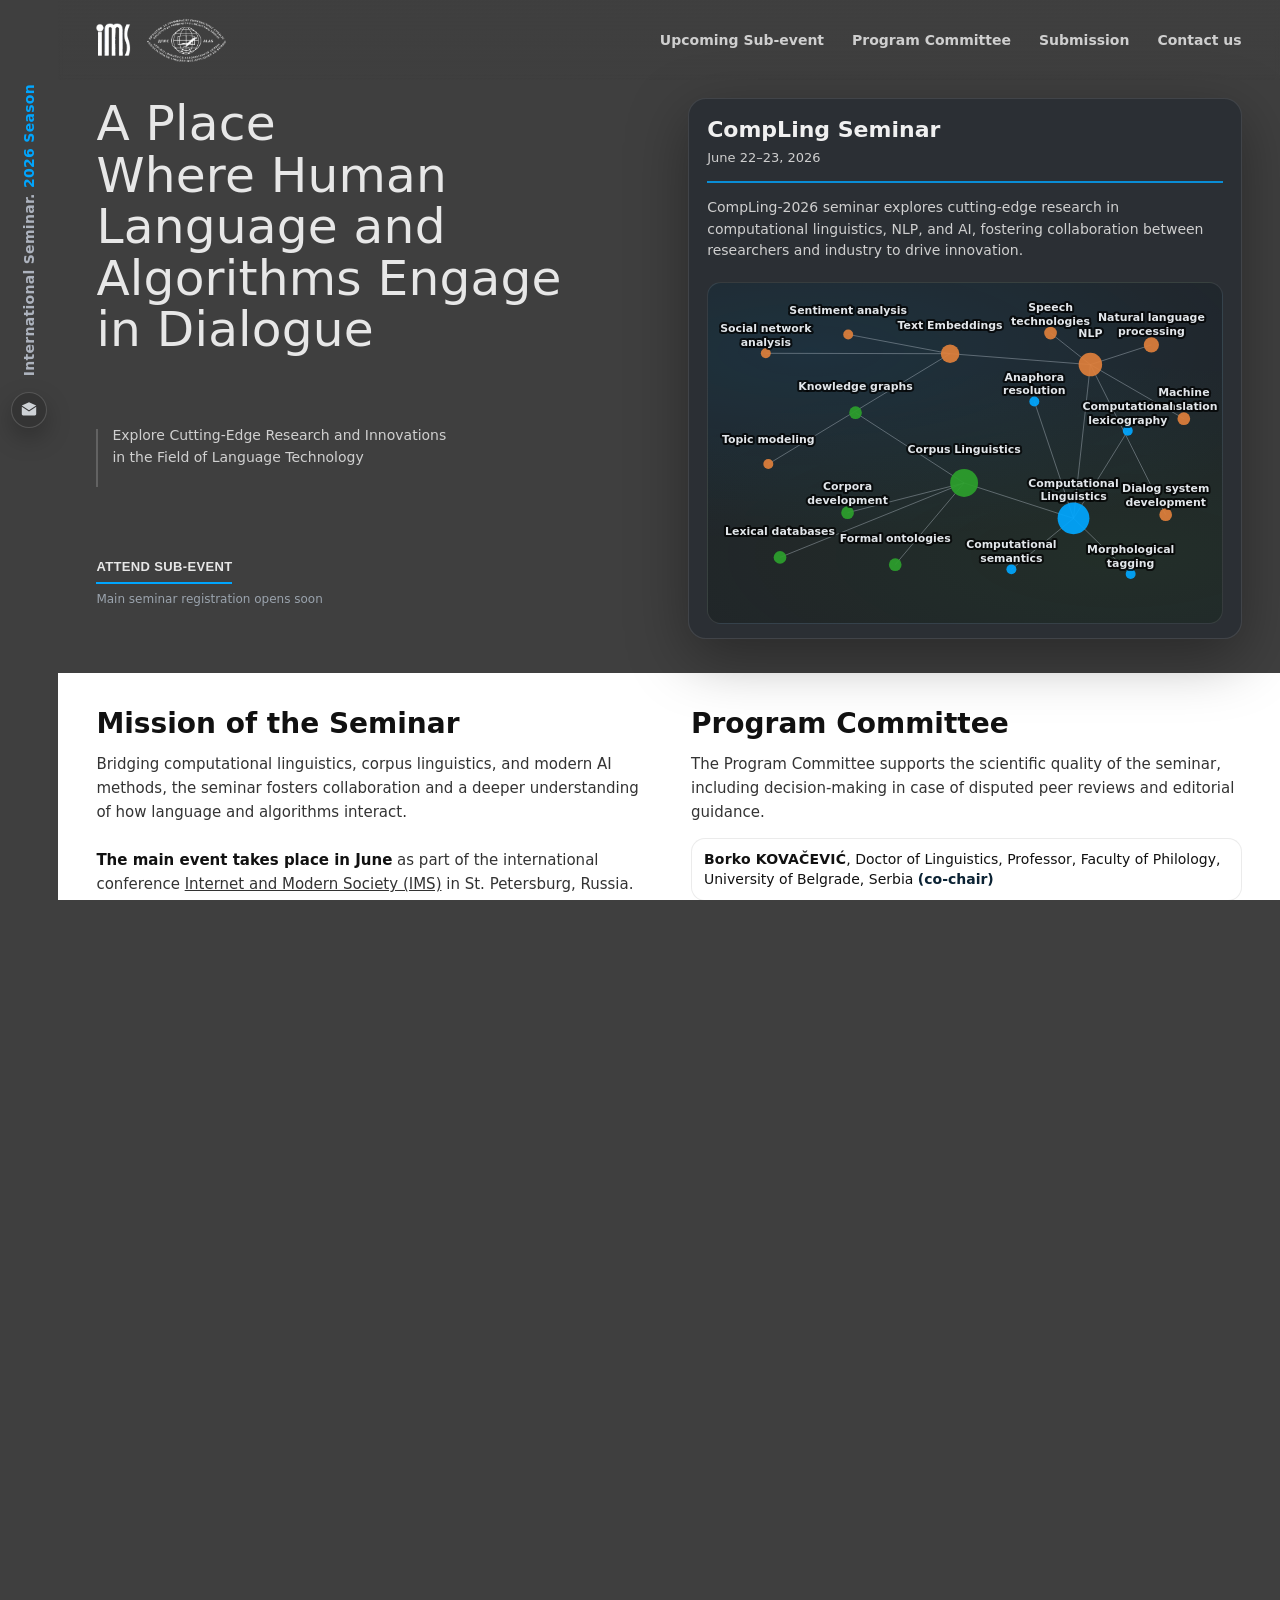
==== commit f0634e54: "Add files via upload" ====
--- a/index.html
+++ b/index.html
@@ -902,7 +902,7 @@
             <b>Two types of submissions are foreseen</b>: (1) <b>title and abstract only</b> for a talk <b>without publication</b> (this must be indicated in the abstract), and (2) <b>title, abstract, and full paper</b> for publication.
           </li>
           <li>
-            <b>Presentation time</b>: 10-15 minutes.
+            <b>Presentation time</b>: short talk (10 min) / long talk (15–20 min).
           </li>
         </ul>
 
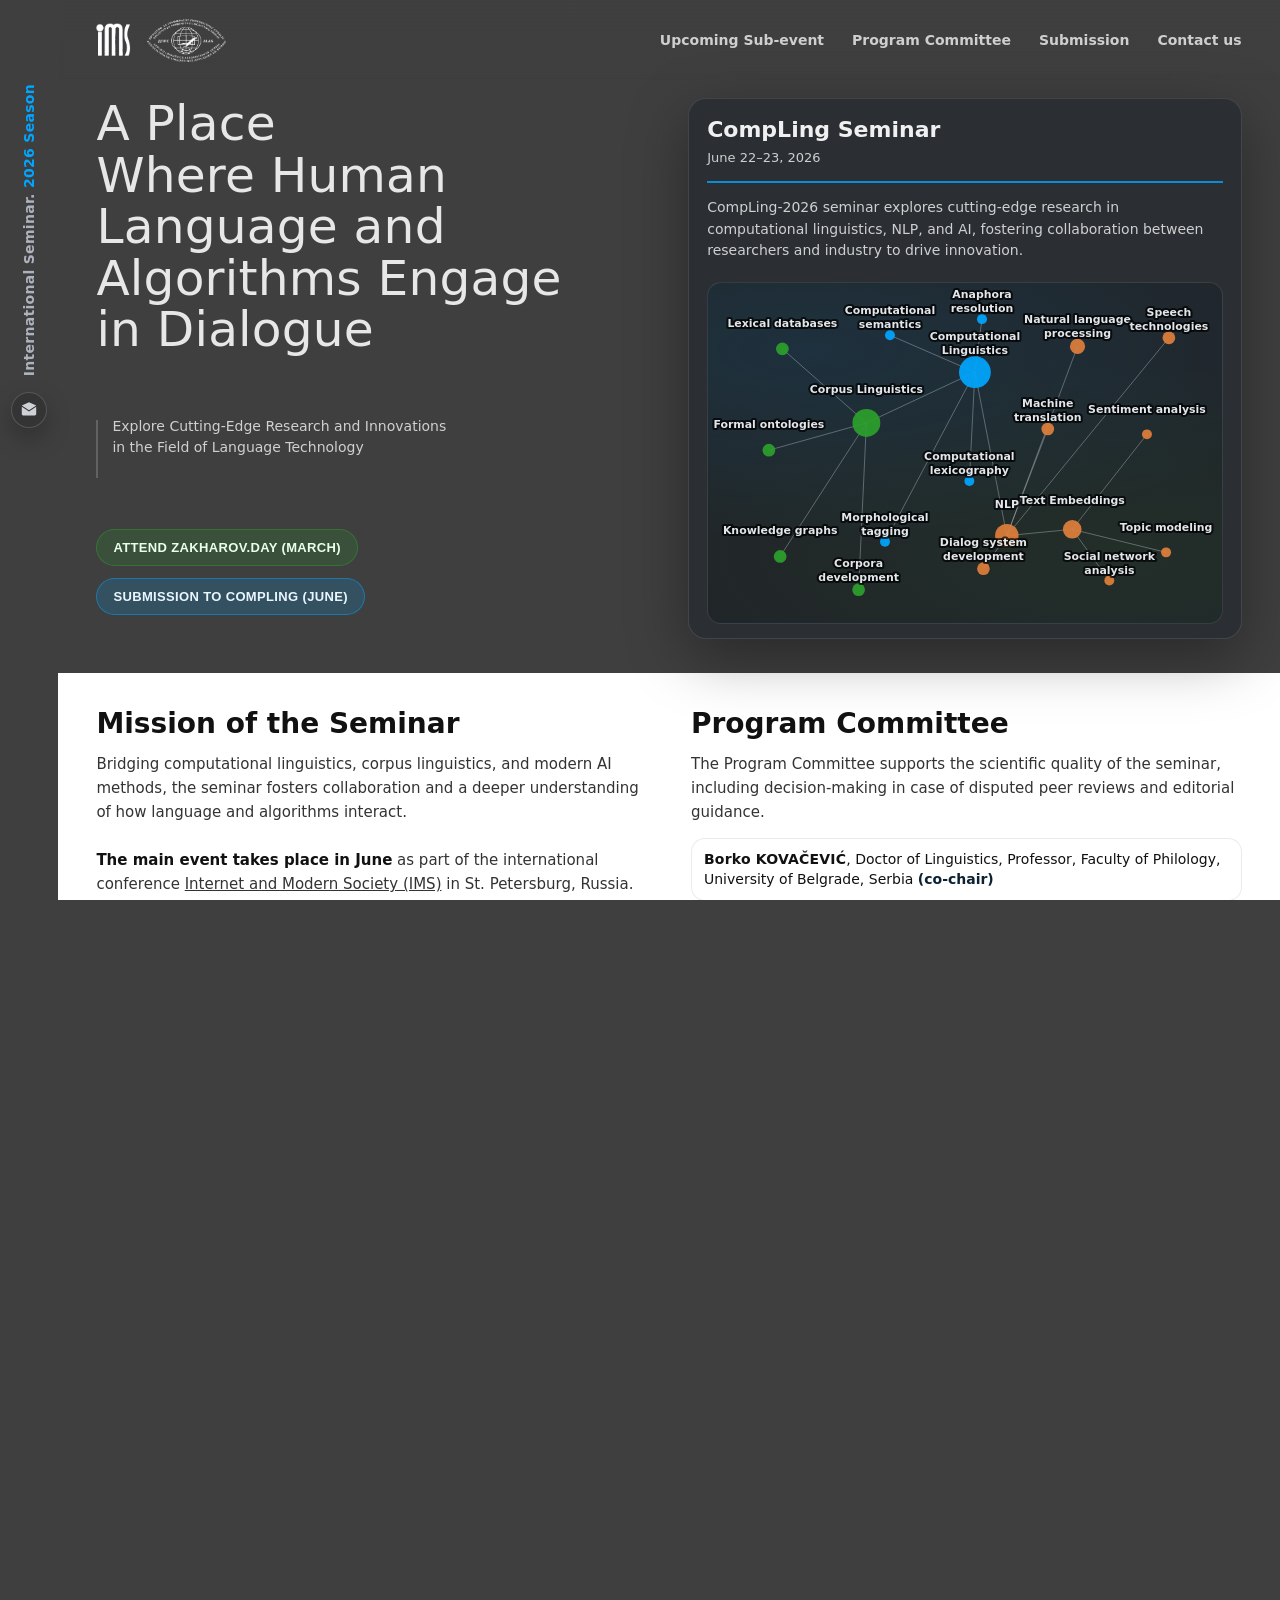
==== commit feaf2591: "Add files via upload" ====
--- a/index.html
+++ b/index.html
@@ -748,6 +748,57 @@
       font-weight: 900;
       font-size: 22px;
     }
+
+    .cta--dual{
+  gap: 12px;
+}
+
+.cta-btn{
+  display: inline-block;
+  width: max-content;
+
+  padding: 10px 16px;
+  border-radius: 999px;
+
+  font-size: 13px;
+  font-weight: 850;
+  letter-spacing: .35px;
+  text-transform: uppercase;
+
+  border: 1px solid transparent;
+  text-decoration: none;
+  cursor: pointer;
+
+  transition: transform .12s ease, opacity .12s ease, background .12s ease;
+}
+
+.cta-btn:hover{ transform: translateY(-1px); }
+.cta-btn:active{ transform: translateY(0); opacity:.9; }
+
+/* Zakharov.Day — зелёная */
+.cta-btn--green{
+  background: rgba(44,160,44,.18);
+  border-color: rgba(44,160,44,.45);
+  color: #eaffea;
+}
+
+.cta-btn--green:hover{
+  background: rgba(44,160,44,.28);
+}
+
+/* Main event submission — голубая */
+.cta-btn--blue{
+  background: rgba(0,166,255,.18);
+  border-color: rgba(0,166,255,.45);
+  color: #eaf6ff;
+}
+
+.cta-btn--blue:hover{
+  background: rgba(0,166,255,.28);
+}
+
+ 
+
   </style>
 </head>
 
@@ -803,10 +854,19 @@
     </section>
 
     <section class="utpCta">
-      <div class="cta">
-        <button class="cta-btn" id="ctaAttend" type="button">ATTEND SUB-EVENT</button>
-        <div class="cta-note">Main seminar registration opens soon</div>
+      <div class="cta cta--dual">
+        <button class="cta-btn cta-btn--green" id="ctaAttend" type="button">
+          Attend Zakharov.Day (March)
+        </button>
+
+        <button class="cta-btn cta-btn--blue"
+                type="button"
+                onclick="document.getElementById('submission').scrollIntoView({behavior:'smooth'})">
+          Submission to CompLing (June)
+        </button>
+
       </div>
+
     </section>
 
     <aside class="panel" aria-label="Seminar panel">
@@ -916,7 +976,7 @@
           </li>
           <li>Manuscripts submitted to the <b>CompLing-2026</b> workshop must be prepared using the <b>Springer template</b>.</li>
           <li>
-            All submissions must be done via the <b>Microsoft CMT</b> system. Detailed instructions on how to submit, as well as links to the required template, are available on <a href="https://ims.itmo.ru/submission.html" target="_blank" rel="noopener">the IMS-2026 submission page</a>.
+            All submissions must be done via the <b>Microsoft CMT</b> system. Detailed instructions on how to submit, as well as links to the required template, are available on <a href="https://ims.itmo.ru/submission.html" target="_blank" rel="noopener">the IMS-2026 submission page (in Russian)</a>.
           </li>
         </ul>
       </div>
@@ -926,10 +986,12 @@
           <h3 class="infoCard-title">Quick access</h3>
           <div class="infoCard-rule"></div>
           <p class="infoCard-copy">
-            IMS-2026 submission page: <br>
+            IMS-2026 submission page (in Russian): <br>
             <a class="link-pill" href="https://ims.itmo.ru/submission.html" target="_blank" rel="noopener">Open page →</a>
             <br/><br/>
-            The submission link (Microsoft CMT) will be published on this page later.
+            The submission link (Microsoft CMT): <br>
+            <a class="link-pill" href="https://cmt3.research.microsoft.com/ITMOIMS2026/" target="_blank" rel="noopener">CMT submission page →</a>
+
           </p>
         </aside>
 
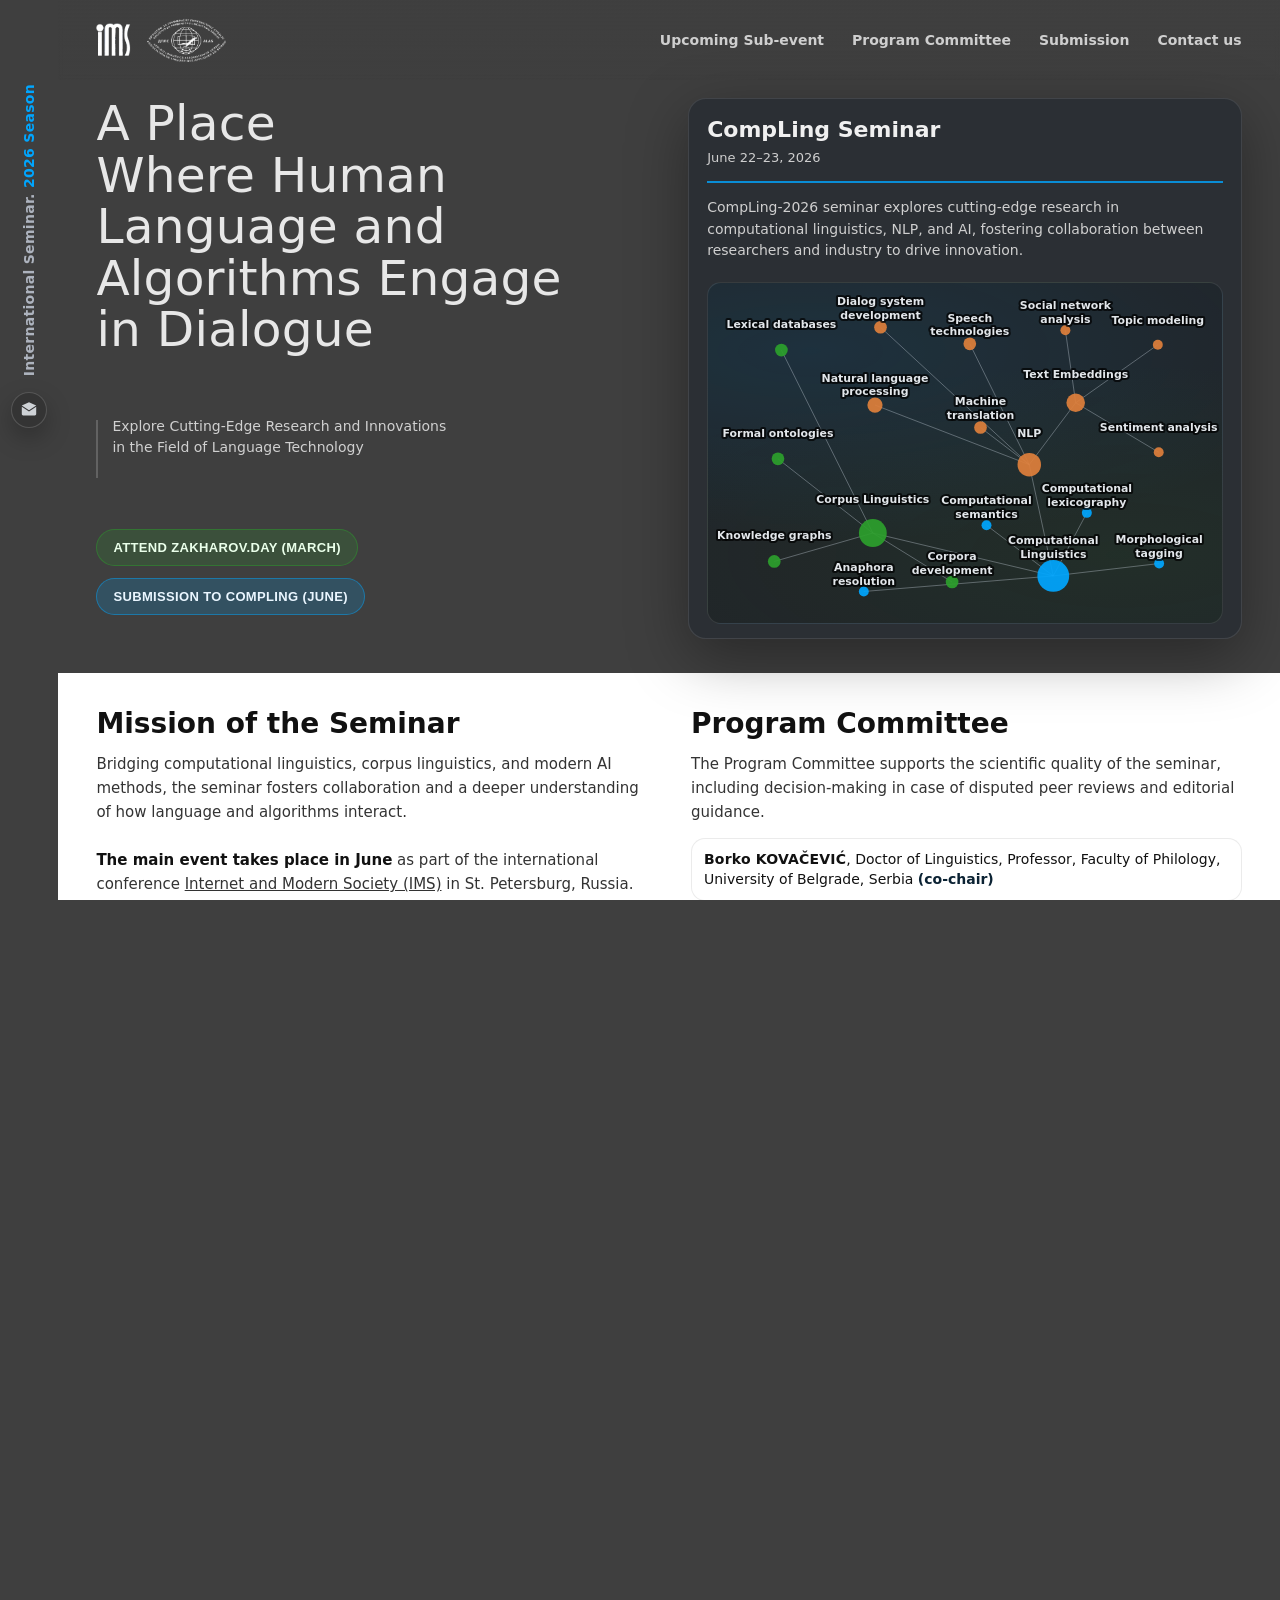
==== commit d23bd114: "Add files via upload" ====
--- a/index.html
+++ b/index.html
@@ -920,7 +920,6 @@
           <li><b>Anna CHIZHIK</b>, PhD, Associate Professor of the Information Systems in Art and Humanities Department at the Saint-Petersburg State University, Russia <span style="color:#0b2233; font-weight:850;">(co-chair)</span></li>
           <li><b>Maria ZAKHAROVA</b>, Expert, NP “PRIOR North-West”, Russia</li>
           <li><b>Maria TIMOFEEVA</b>, Doctor of Philology, Professor, Department of Applied and Fundamental Linguistics, Faculty of Humanities, Novosibirsk State University</li>
-          <li><b>Alexander ANTOPOLSKY</b>, Doctor of Technical Sciences, Professor, Chief Researcher, Institute of Scientific Information for Social Sciences, Russian Academy of Sciences, Russia</li>
           <li><b>Elena YAGUNOVA</b>, Doctor of Philology, Professor, Faculty of Arts, Saint Petersburg State University, Russia</li>
           <li><b>Katarina ČOKRLIĆ</b>, University of Bologna, Italy</li>
           <li><b>Olga MITROFANOVA</b>, PhD, Associate Professor of the Mathematical Linguistics Department at the Saint-Petersburg State University, Russia</li>
@@ -961,6 +960,7 @@
           <li>
             <b>Two types of submissions are foreseen</b>: (1) <b>title and abstract only</b> for a talk <b>without publication</b> (this must be indicated in the abstract), and (2) <b>title, abstract, and full paper</b> for publication.
           </li>
+          
           <li>
             <b>Presentation time</b>: short talk (10 min) / long talk (15–20 min).
           </li>
@@ -969,7 +969,7 @@
 
 
         <ul class="bullets" aria-label="Submission requirements">
-         <!-- <li><b>Submission deadline</b>: 15 March 2026</li>-->
+          <li><b>Submission deadline</b>: 2 April 2026</li>
           <li>
             Contributions intended for publication must be submitted in the form of a
             <b>full research paper (12-15 pages)</b> and must present original unpublished work.
@@ -1022,7 +1022,7 @@
         <h1 class="timeline-title">Zakharov.Day</h1>
 
         <p class="timeline-subtitle">
-          The meetup will take place online on <b>March 13, 2026</b>.
+          The meetup will take place online on <b>March 13, 2026, 16-00 (Moscow time)</b>.
           We invite researchers, practitioners, and students to take part in the event
           and contribute short talks on topics related to corpus and computational linguistics.
         </p>
@@ -1032,7 +1032,7 @@
             The meetup provides an opportunity to exchange perspectives, discuss current challenges,
             and engage with the community in an informal and focused format.
           </p>
-
+         <!--
           <h3 class="timeline-section-title">Key dates:</h3>
         </div>
 
@@ -1059,10 +1059,11 @@
             <p>the main meetup event</p>
           </div>
         </div>
+      -->
 
         <a href="https://docs.google.com/forms/d/e/1FAIpQLSfcz_cMJDE6rvlkNLPIR-H6fzIwLbRGvDCGLIwufSK7Y9asjg/viewform?usp=header"
            target="_blank" rel="noopener" class="button--alternate">
-          Registration →
+          Registration (is now open to listeners)→
         </a>
       </div>
     </div>
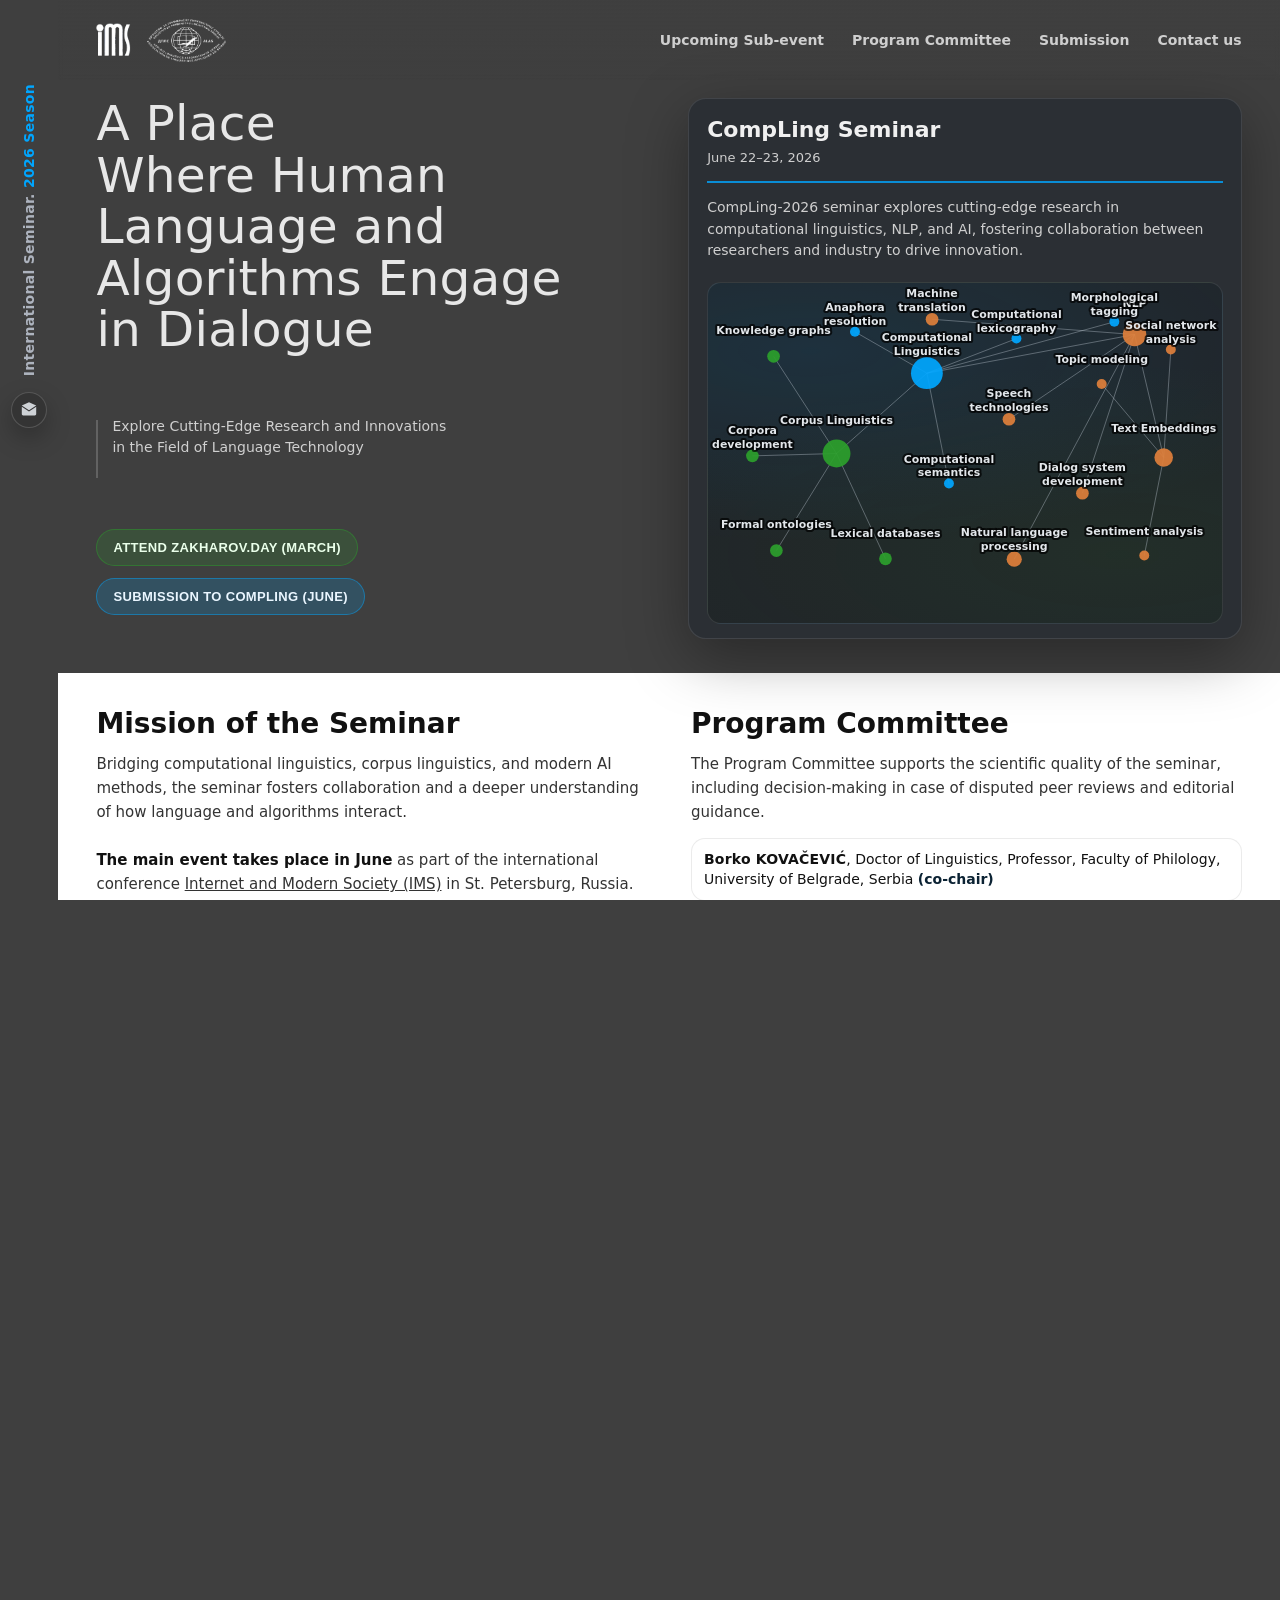
==== commit 11bdab70: "Update submission deadline to 10 April 2026" ====
--- a/index.html
+++ b/index.html
@@ -969,7 +969,7 @@
 
 
         <ul class="bullets" aria-label="Submission requirements">
-          <li><b>Submission deadline</b>: 2 April 2026</li>
+          <li><b>Submission deadline</b>: 10 April 2026</li>
           <li>
             Contributions intended for publication must be submitted in the form of a
             <b>full research paper (12-15 pages)</b> and must present original unpublished work.
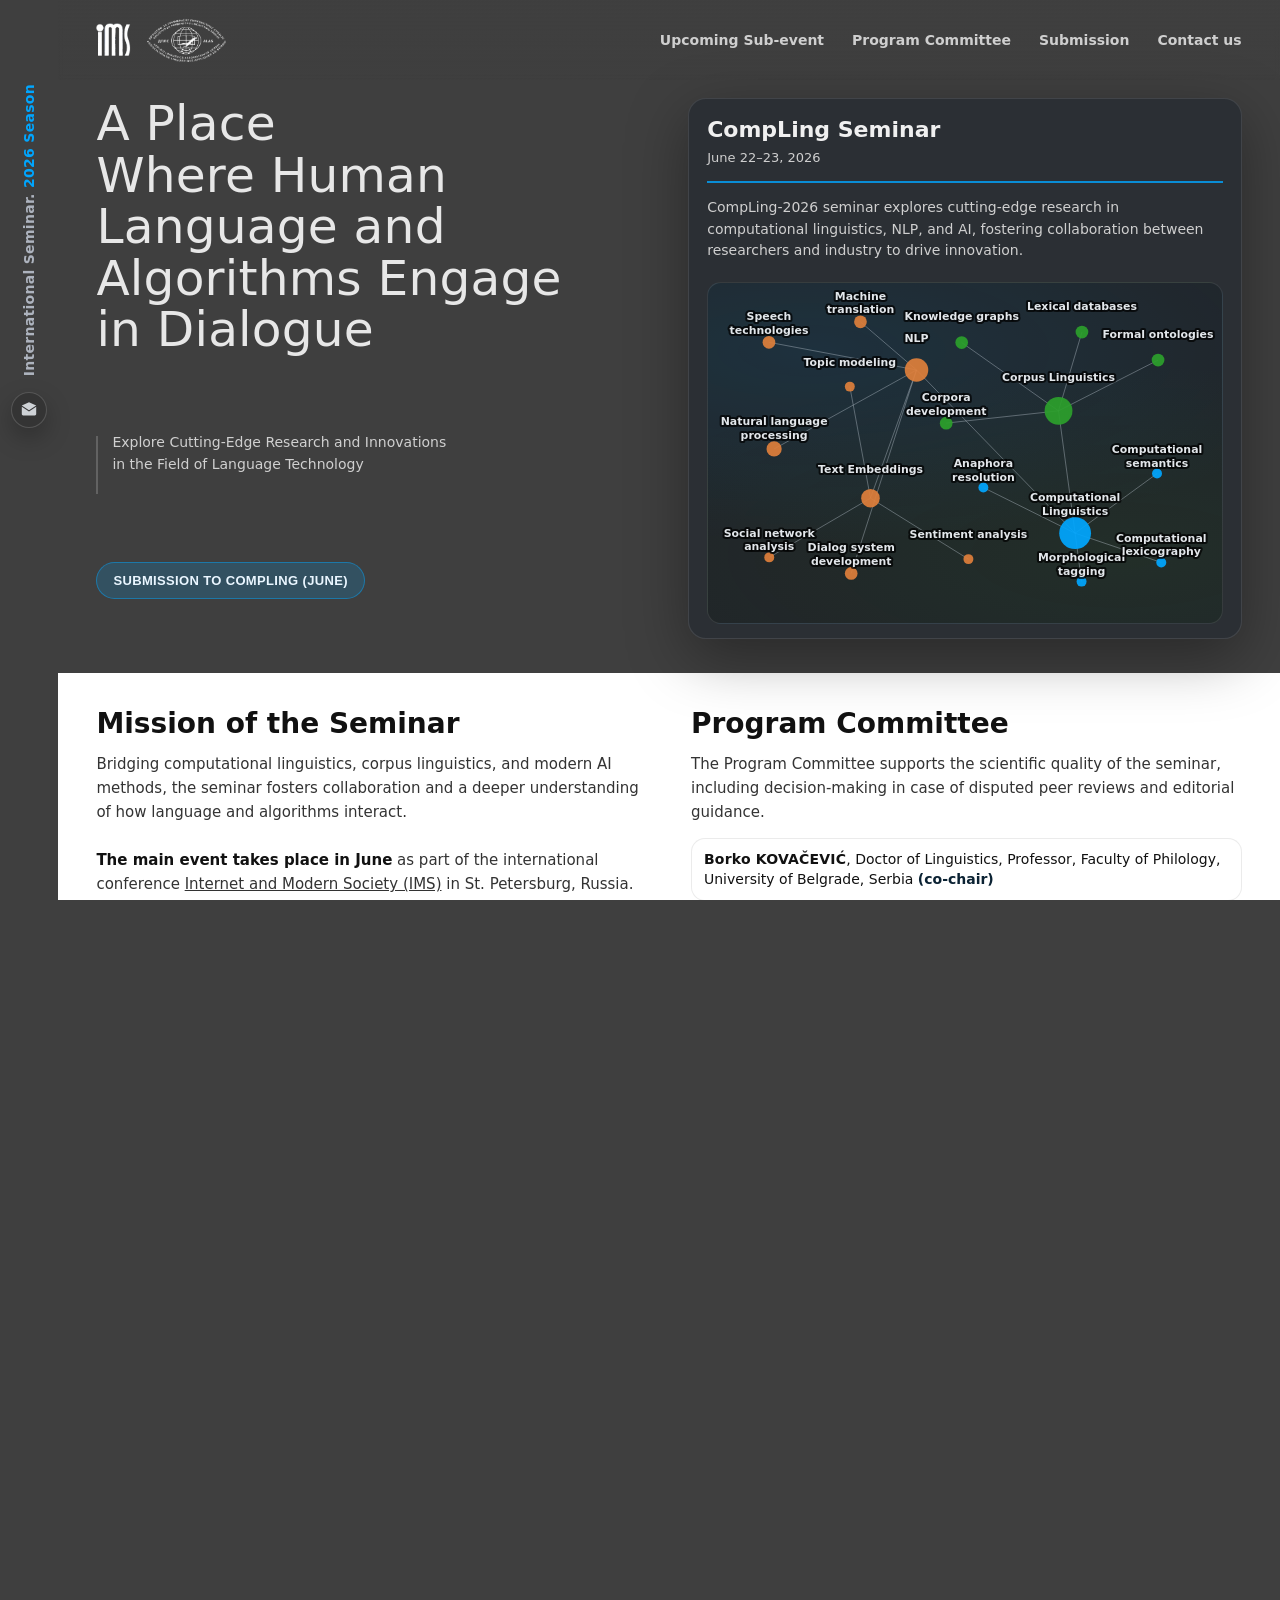
==== commit f794b281: "Revise Zakharov.Day event information and link Updated the event details for Zakharov.Day, changing " ====
--- a/index.html
+++ b/index.html
@@ -855,9 +855,11 @@
 
     <section class="utpCta">
       <div class="cta cta--dual">
+        <!--
         <button class="cta-btn cta-btn--green" id="ctaAttend" type="button">
           Attend Zakharov.Day (March)
         </button>
+        -->
 
         <button class="cta-btn cta-btn--blue"
                 type="button"
@@ -1022,15 +1024,8 @@
         <h1 class="timeline-title">Zakharov.Day</h1>
 
         <p class="timeline-subtitle">
-          The meetup will take place online on <b>March 13, 2026, 16-00 (Moscow time)</b>.
-          We invite researchers, practitioners, and students to take part in the event
-          and contribute short talks on topics related to corpus and computational linguistics.
-        </p>
-
-        <div class="timeline-subtitle">
-          <p>
-            The meetup provides an opportunity to exchange perspectives, discuss current challenges,
-            and engage with the community in an informal and focused format.
+         The meetup took place online on <b>March 13, 2026</b>. Researchers, practitioners, and students participated with short talks on corpus and computational linguistics. 
+          The event provided an opportunity to exchange perspectives, discuss current challenges, and engage with the community in an informal, focused format.
           </p>
          <!--
           <h3 class="timeline-section-title">Key dates:</h3>
@@ -1061,9 +1056,9 @@
         </div>
       -->
 
-        <a href="https://docs.google.com/forms/d/e/1FAIpQLSfcz_cMJDE6rvlkNLPIR-H6fzIwLbRGvDCGLIwufSK7Y9asjg/viewform?usp=header"
+        <a href="https://disk.yandex.ru/d/rC66oFkxD7a6OA"
            target="_blank" rel="noopener" class="button--alternate">
-          Registration (is now open to listeners)→
+          meetup materials →
         </a>
       </div>
     </div>
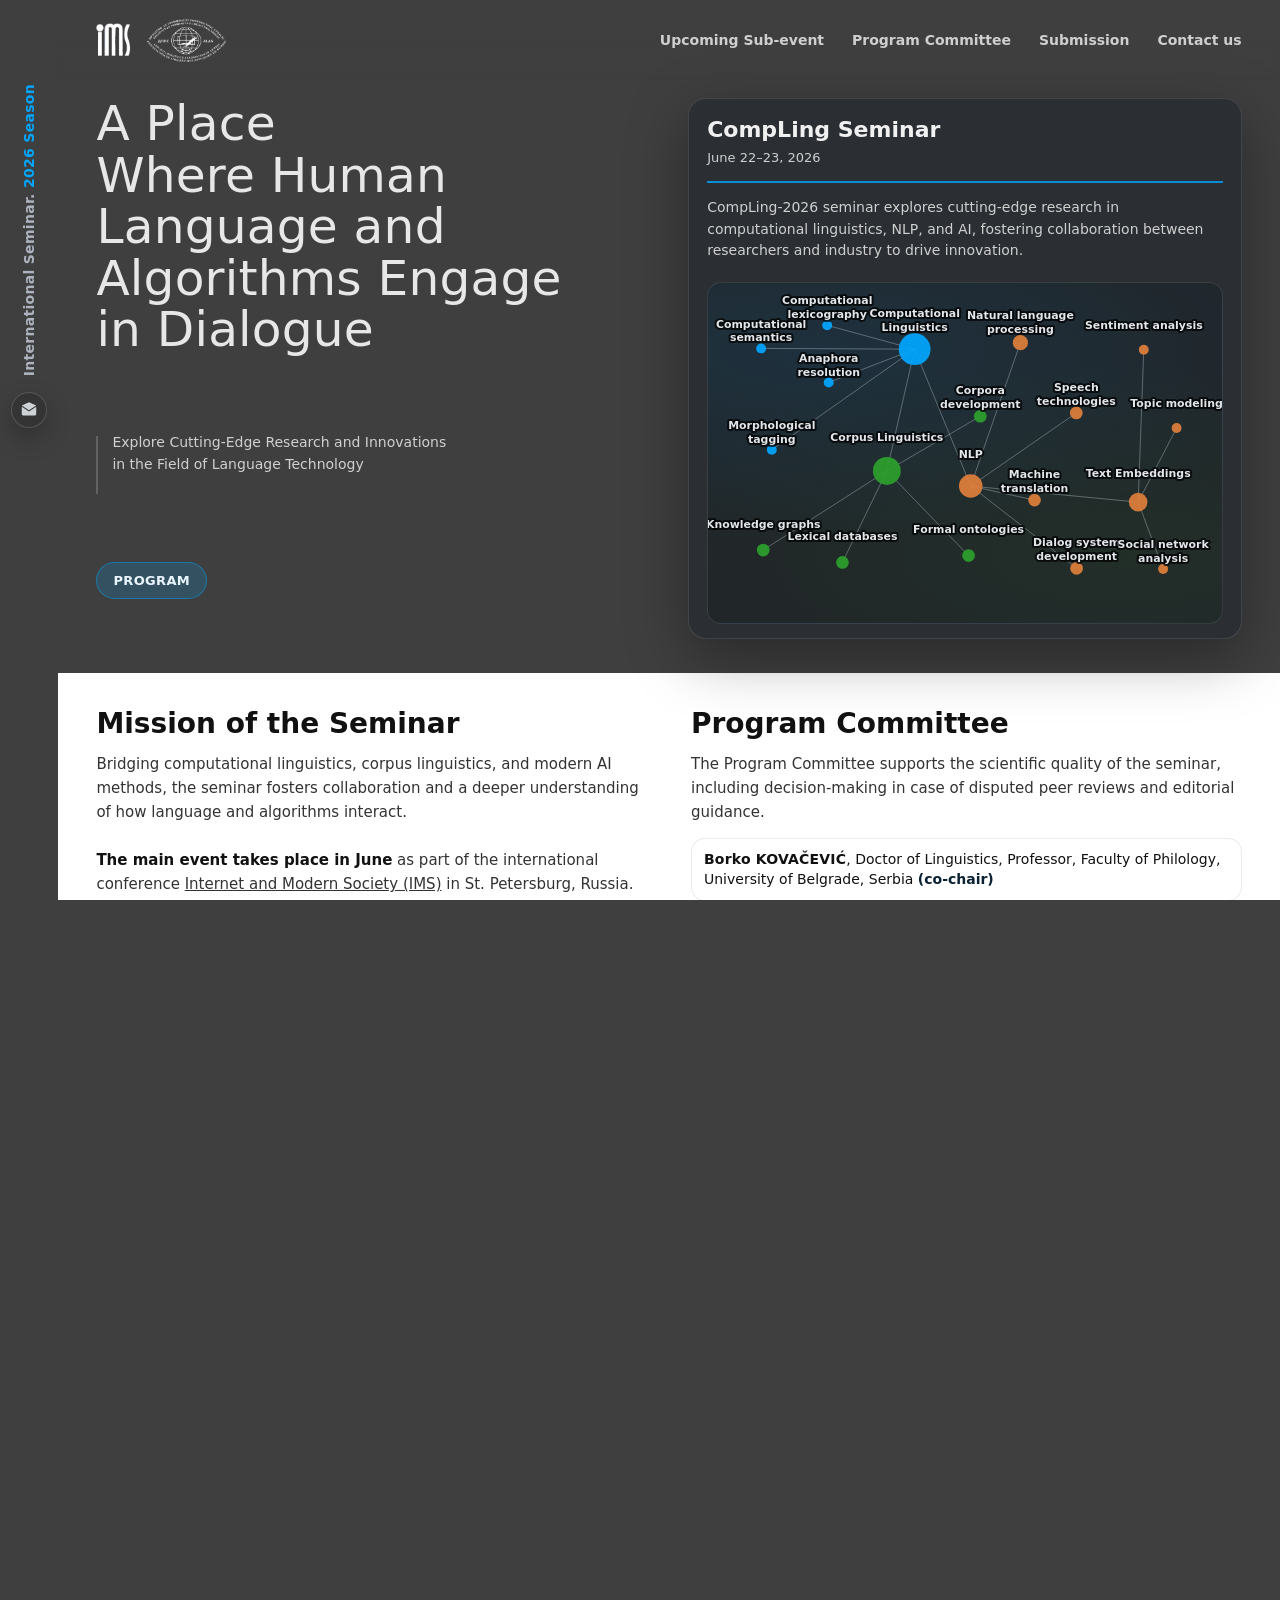
==== commit 71c99a03: "Update index.html" ====
--- a/index.html
+++ b/index.html
@@ -861,12 +861,10 @@
         </button>
         -->
 
-        <button class="cta-btn cta-btn--blue"
-                type="button"
-                onclick="document.getElementById('submission').scrollIntoView({behavior:'smooth'})">
-          Submission to CompLing (June)
-        </button>
-
+        <a class="cta-btn cta-btn--blue"
+           href="IMS-2026_CompLing_schedule.html">
+           Program
+        </a>
       </div>
 
     </section>
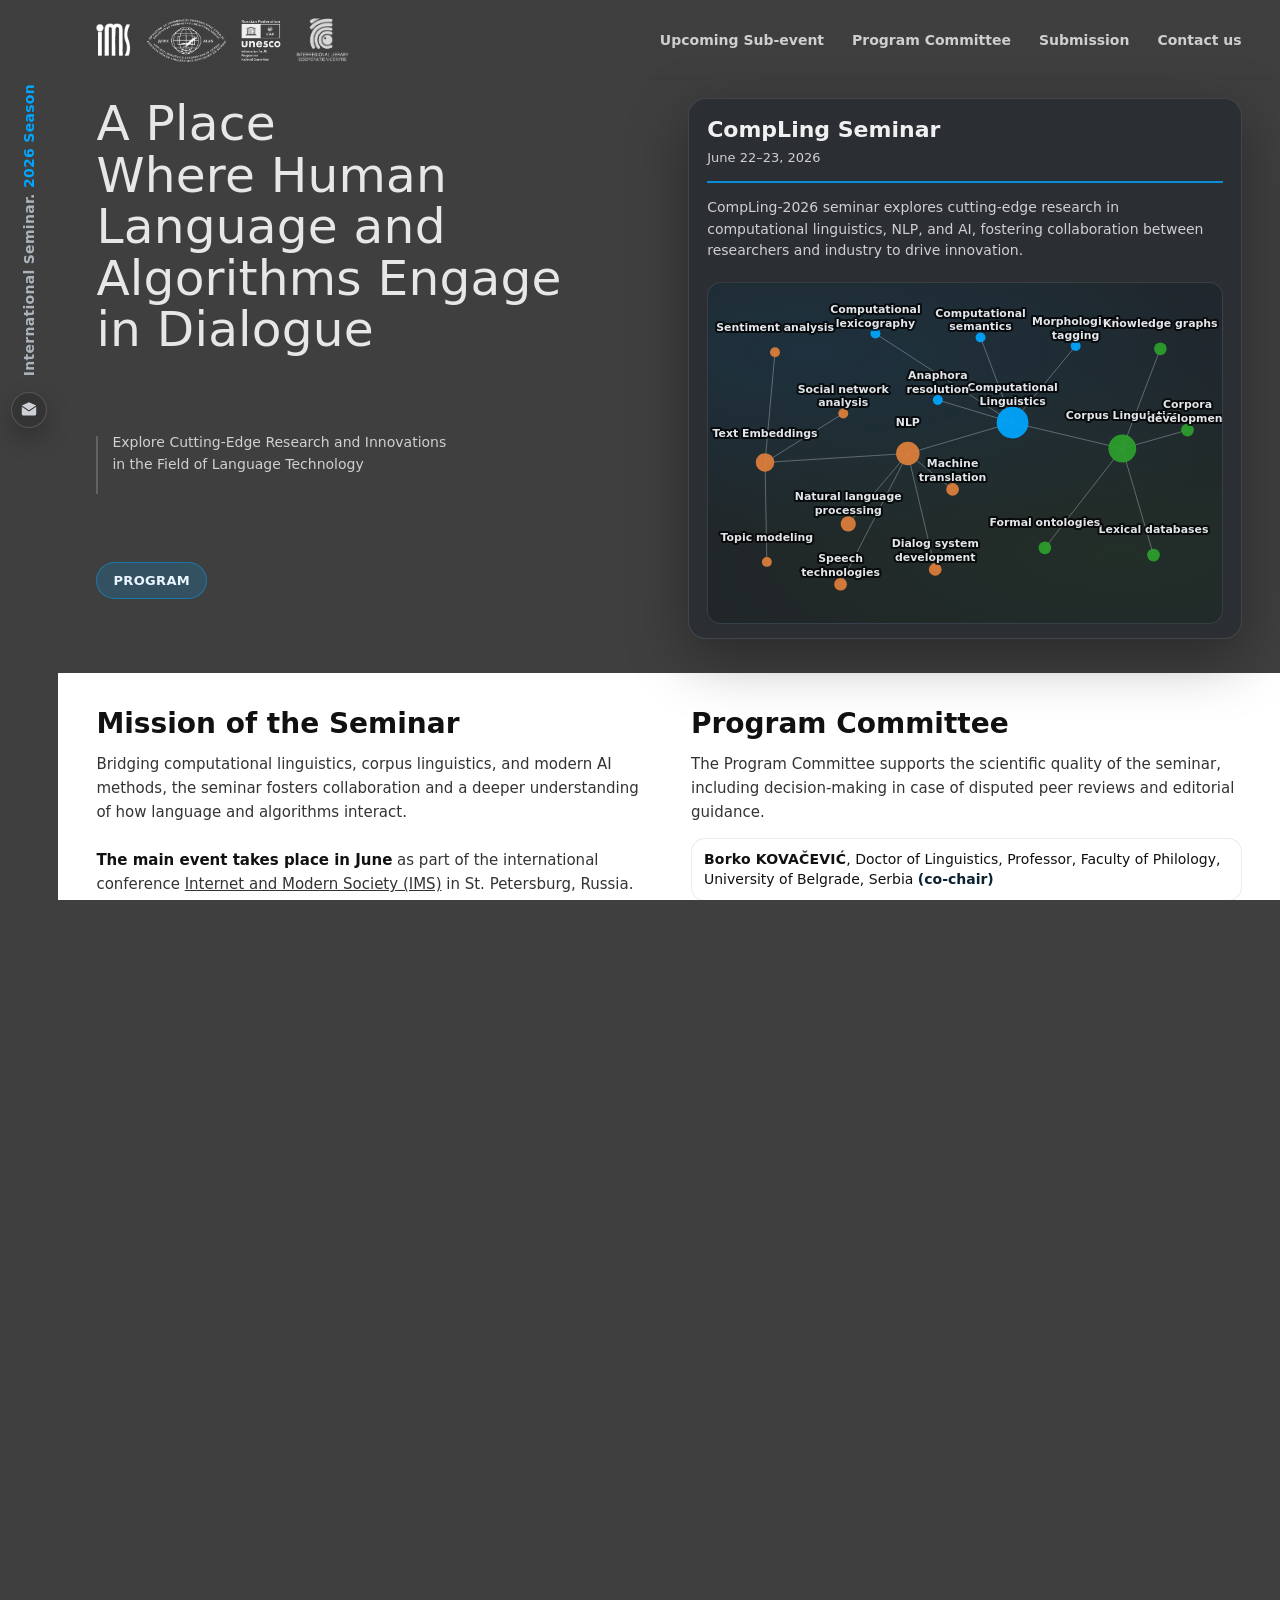
==== commit 78f44f46: "Add files via upload" ====
--- a/index.html
+++ b/index.html
@@ -822,6 +822,8 @@
       <div class="nav__logos" aria-label="Organisers">
   <img src="ims-logo.png" alt="IMS">
   <img src="DPLS.png" alt="DPLS">
+  <img src="./UNESCO_bw.png" alt="UNESCO">
+  <img src="./mcbs_bw.png" alt="UNESCO">
 </div> 
 <div class="nav__inner-sec">
       <a href="#dates">Upcoming Sub-event</a>
